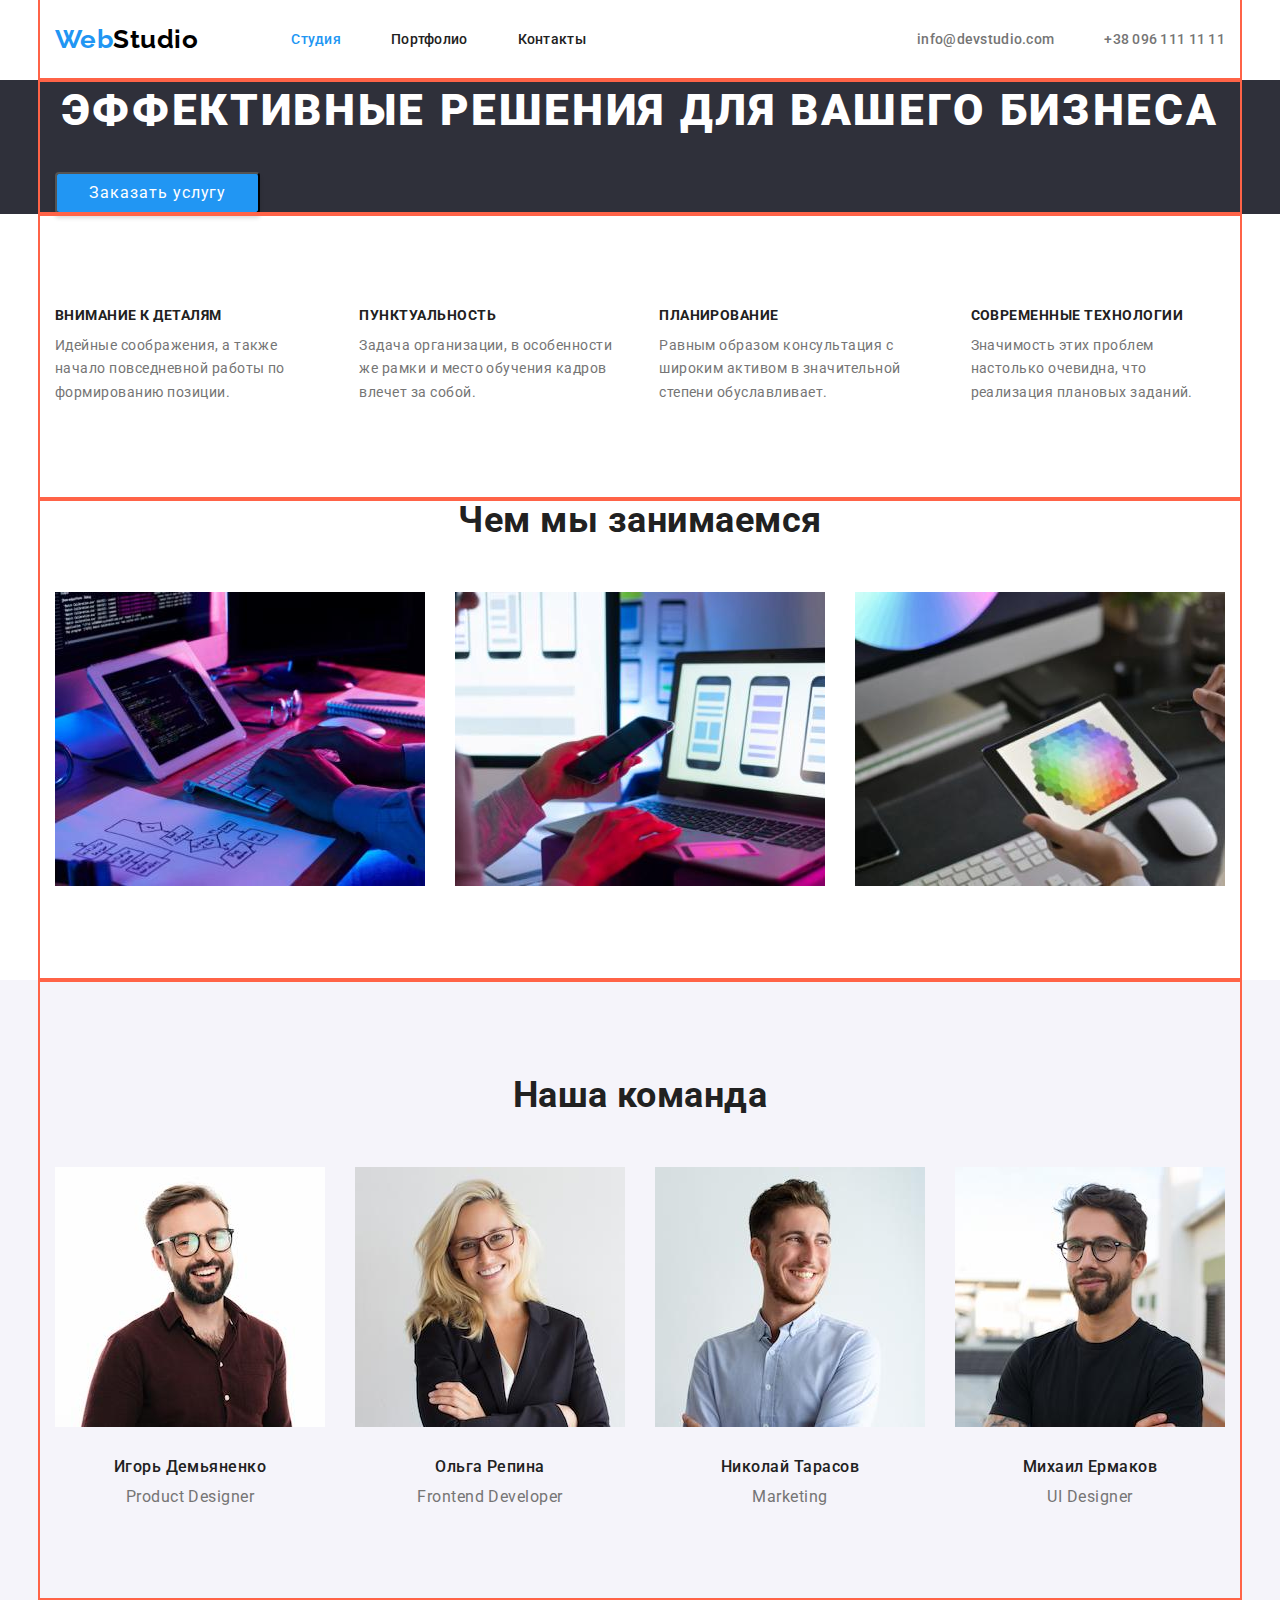
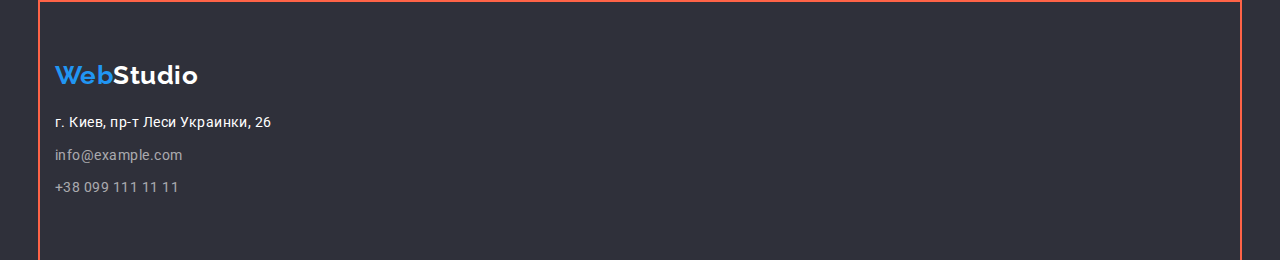
==== index.html @ 6513ada5 "hw-3-v1" ====
<!DOCTYPE html>
<html lang="en">
<head>
    <meta charset="UTF-8">
    <meta http-equiv="X-UA-Compatible" content="IE=edge">
    <meta name="viewport" content="width=device-width, initial-scale=1.0">
    <title>Студия</title>
    <link rel="preconnect" href="https://fonts.googleapis.com">
    <link rel="preconnect" href="https://fonts.gstatic.com" crossorigin>
    <link href="https://fonts.googleapis.com/css2?family=Raleway:wght@700&family=Roboto:wght@400;500;700;900&display=swap"
        rel="stylesheet">
    <link rel="stylesheet" href="https://cdnjs.cloudflare.com/ajax/libs/modern-normalize/1.1.0/modern-normalize.min.css">
    <link rel="stylesheet" href="./css/styles.css">  
    </head>

<body>
    <!-- header -->
    <header class="top-header container">
        <div>
            <nav class="site-nav">
                <a href="./index.html" class="logo"><span class="logo-forepart">Web</span>Studio</a>
                <ul class="site-nav-list list">
                    <li class="site-nav-item"><a href="./index.html" class="nav-link current">Студия</a></li>
                    <li class="site-nav-item"><a href="./portfolio.html" class="nav-link">Портфолио</a></li>
                    <li class="site-nav-item"><a href="" class="nav-link">Контакты</a></li>
                </ul>
            </nav>
        </div>
        
        <div class="container-contacts-list">
            <ul class="contacts-list list">
                <li class="contacts-item"><a href="mailto:info@devstudio.com" class="contact-mail">info@devstudio.com</a></li>
                <li class="contacts-item"><a href="tel:+380961111111" class="contact-tel">+38 096 111 11 11</a></li>
            </ul>
        </div>        
    </header>

    <!-- studio -->
    <main>
    <!-- hero -->
    <section class="hero-section">
        <div class="container">
            <h1 class="hero-title">Эффективные решения для вашего бизнеса</h1>
            <button type="button" class="hero-btn">Заказать услугу</button>
        </div>        
    </section>

    <!-- quolities -->
    <section class="quolities-section">
        <div class="container">
            <ul class="quolities-list list">
                <li class="quolities-item">
                    <h3 class="quolities-title">Внимание к деталям</h3>
                    <p class="quolities-desc">Идейные соображения, а также начало повседневной работы по формированию позиции.</p>
                </li>
                <li class="quolities-item">
                    <h3 class="quolities-title">Пунктуальность</h3>
                    <p class="quolities-desc">Задача организации, в особенности же рамки и место обучения кадров влечет за собой.
                    </p>
                </li>
                <li class="quolities-item">
                    <h3 class="quolities-title">Планирование</h3>
                    <p class="quolities-desc">Равным образом консультация с широким активом в значительной степени обуславливает.
                    </p>
                </li>
                <li class="quolities-item">
                    <h3 class="quolities-title">Современные технологии</h3>
                    <p class="quolities-desc">Значимость этих проблем настолько очевидна, что реализация плановых заданий.</p>
                </li>
            </ul>
        </div>        
    </section>

    <!-- work -->
    <section class="work-section">
        <div class="container">
            <h2 class="section-title">Чем мы занимаемся</h2>
            <ul class="work-section-list list">
                <li class="work-section-item">
                    <img src="./images/work/work-img-1.jpg" alt="Создание сайтов для ПК" width="370" height="294"
                        class="work-section-img">
                </li>
                <li class="work-section-item">
                    <img src="./images/work/work-img-2.jpg" alt="Создание сайтов для телефонов" width="370" height="294"
                        class="work-section-img">
                </li>
                <li class="work-section-item">
                    <img src="./images/work/work-img-3.jpg" alt="Создание сайтов для планшетов" width="370" height="294"
                        class="work-section-img">
                </li>
            </ul>
        </div>        
    </section>

    <!-- our team -->
    <section class="our-team-section">
        <div class="container">
            <h2 class="section-title">Наша команда</h2>
            <ul class="our-team-list list">
                <li class="our-team-item">
                    <img src="./images/our-team/our-team-img-1.jpg" alt="Игорь Демьяненко" width="270" height="260"
                        class="team-card-img">
                    <div>
                        <h3 class="team-card-title">Игорь Демьяненко</h3>
                        <p class="team-card-text">Product Designer</p>
                    </div>                    
                </li>
                <li class="our-team-item">
                    <img src="./images/our-team/our-team-img-2.jpg" alt="Ольга Репина" width="270" height="260"
                        class="team-card-img">
                    <div>
                        <h3 class="team-card-title">Ольга Репина</h3>
                        <p class="team-card-text">Frontend Developer</p>
                    </div>                    
                </li>
                <li class="our-team-item">
                    <img src="./images/our-team/our-team-img-3.jpg" alt="Николай Тарасов" width="270" height="260"
                        class="team-card-img">
                    <div>
                        <h3 class="team-card-title">Николай Тарасов</h3>
                        <p class="team-card-text">Marketing</p>
                    </div>                    
                </li>
                <li class="our-team-item">
                    <img src="./images/our-team/our-team-img-4.jpg" alt="Михаил Ермаков" width="270" height="260"
                        class="team-card-img">
                    <div>
                        <h3 class="team-card-title">Михаил Ермаков</h3>
                        <p class="team-card-text">UI Designer</p>
                    </div>                    
                </li>
            </ul>
        </div>        
    </section>
    </main>

    <!-- footer -->
    <footer class="footer">
        <div class="container">
            <a href="./index.html" class="logo"><span class="logo-forepart">Web</span>Studio</a>
            <address class="studio-address">
                <ul class="footer-contacts-list list">
                    <li class="footer-contacts-item"><a href="https://goo.gl/maps/VdQWWz9B43m97snR7" target="_blank"
                            rel="noreferrer noopener" class="footer-contact-address">г. Киев, пр-т Леси Украинки, 26</a></li>
                    <li class="footer-contacts-item"><a href="mailto:info@example.com"
                            class="footer-contact-mail">info@example.com</a></li>
                    <li class="footer-contacts-item"><a href="tel:+380991111111" class="footer-contact-tel">+38 099 111 11 11</a>
                    </li>
                </ul>
            </address>
        </div>
        
    </footer>
    
    
</body>
</html>
---- css/styles.css ----
html {
    box-sizing: border-box;
}
*,
*::before,
*::after {
    box-sizing: inherit;
}

h1,h2,h3,p {
    margin-top: 0;
    margin-bottom: 0;
}

ul,ol{
    padding-left: 0;
    margin-top: 0;
    margin-bottom: 0;
}

img {
    display: block;
}

body {   
    margin: 0; 
    font-family: Roboto, sans-serif;
    font-style: normal;
    letter-spacing: 0.03em;
    color: var(--primary-text-color);
    background-color: #ffffff;
}
:root {
    --primary-text-color: #757575;
    --title-text-color: #212121;
    --accent-text-color: #2196F3;
    --accent-bg-color: #2F303A;    
}

.list {
    list-style: none;
    margin: 0;
    padding-left: 0;
}

.container {    
    width: 1200px;
    margin-left: auto;
    margin-right: auto;
    padding-left: 15px;
    padding-right: 15px;
    outline: 2px solid tomato;
}

/* header */
/* logo */
.top-header {
    display: flex;
    align-items: center;
    padding-top: 24px;
    padding-bottom: 25px;
}

.logo {
    font-family: Raleway, sans-serif;    
    font-weight: 700;
    font-size: 26px;
    line-height: 1.2;
    text-decoration: none;

    margin-right: 93px;
}

.logo-forepart {
    color: var(--accent-text-color);
}

.top-header .logo {
    color: #000000;    
}

.footer .logo {
    color: #ffffff;
    display: inline-block;
    padding-top: 60px;
    margin-bottom: 20px;
}

/* site-nav */
.site-nav {
    display: flex;
}

.site-nav-item:not(:last-child) {
    margin-right: 50px;
}

.site-nav-list {
    display: flex;
    align-items: center;
}

.nav-link {    
    font-weight: 500;
    font-size: 14px;
    line-height: 1.1;
    letter-spacing: 0.02em;
    text-decoration: none;
    color: var(--title-text-color);
}

.nav-link:hover,
.nav-link:focus {
    color: var(--accent-text-color);
}

.nav-link.current {
    color: var(--accent-text-color);
}

/* contacts */

.container-contacts-list {
    margin-left: auto;
}

.contacts-list {
    display: flex;
}

.contact-mail {
    margin-right: 50px;
}

.contact-mail,
.contact-tel {
    font-style: inherit;
    font-weight: 500;
    font-size: 14px;
    line-height: 1.1;
    letter-spacing: 0.02em;
    text-decoration: none;
    color: inherit;
}
.contact-tel:hover,
.contact-tel:focus {
    color: var(--accent-text-color);
}

.contact-mail:hover,
.contact-mail:focus {
    color: var(--accent-text-color);
}

/* footer */
.footer {
    background-color: var(--accent-bg-color);
}

.studio-address {
    font-style: inherit;
    padding-bottom: 60px;
}

.footer-contacts-item:not(:last-child) {
    margin-bottom: 9px;
}

.footer-contact-address,
.footer-contact-mail,
.footer-contact-tel {
    font-style: inherit;
    font-size: 14px;
    line-height: 1.7;
    text-decoration: none;
    color: rgba(255, 255, 255, 0.6);
}

.footer-contact-address {
    color: #ffffff;
}

.footer-contact-mail:hover,
.footer-contact-mail:focus {
    color: #ffffff;
}

.footer-contact-tel:hover,
.footer-contact-tel:focus {
    color: #ffffff;
}

/* main studio*/
/* hero */
.hero-section {
    background-color: var(--accent-bg-color);
}

.hero-title {    
    font-weight: 900;
    font-size: 44px;
    line-height: 1.4;
    text-align: center;
    letter-spacing: 0.06em;
    text-transform: uppercase;
    color: #ffffff;

    margin-bottom: 30px; 
}

.hero-btn {
    cursor: pointer;    
    background-color: var(--accent-text-color);
    font-family: inherit;
    font-style: inherit;
    align-items: center;
    text-align: center;
    letter-spacing: 0.06em;
    color: #ffffff;

    display: inline-block;
    box-shadow: 0px 4px 4px rgba(0, 0, 0, 0.15);
    border-radius: 4px;
    padding: 10px 32px;
}

.hero-btn:hover,
.hero-btn:focus {
    background-color: #188CE8;
}

/* section title h3 */
.section-title {
    font-weight: 700;
    font-size: 36px;
    line-height: 1.2;
    text-align: center;
    color: var(--title-text-color);

    margin-bottom: 50px;
}

/* quolities */
.quolities-section {
    
}

.quolities-list{ 
    display: flex;
    padding-top: 94px;
    padding-bottom: 94px;
}

.quolities-item:not(:last-child) {
    margin-right: 30px;
}
.quolities-title {    
    font-weight: 700;
    font-size: 14px;
    line-height: 1.1;
    text-transform: uppercase;
    color: var(--title-text-color);

    margin-bottom: 10px;
}

.quolities-desc {
    font-size: 14px;
    line-height: 1.7;
}

/* work */
.work-section {
}

.work-section-list {
    display: flex;
    justify-content: space-between;
    padding-bottom: 94px;
}
.work-section .section-title {
}

/* our-team */
.our-team-section {
    background-color: #F5F4FA;
    
}

.our-team-list {
    display: flex;
    justify-content: space-between;
    padding-bottom: 94px;
}

.our-team-section .container {
}

.our-team-section .section-title {
    padding-top: 94px;
}

.team-card-img {
    margin-bottom: 30px;
}

.team-card-title {    
    font-weight: 500;
    font-size: 16px;
    line-height: 1.2;
    text-align: center;
    color: var(--title-text-color);

    margin-bottom: 10px;
}
.team-card-text {    
    font-size: 16px;
    line-height: 1.2;
    text-align: center;
    letter-spacing: 0.03em;
}

/* portfolio */
.portfolio-title {
    display: none;
    font-weight: 700;
    font-size: 36px;
    line-height: 1.2;
    color: var(--title-text-color);
}

.portfolio-filters-list {
}

.portfolio-filter-btn {
    cursor: pointer;
    font-family: inherit;
    font-weight: 500;
    font-size: 16px;
    line-height: 1.6;    
    text-align: center;
    background: #F5F4FA;
    color: var(--title-text-color)
}

.portfolio-filter-btn:hover,
.portfolio-filter-btn:focus {
    background-color: var(--accent-text-color);
    color: #ffffff;
}

.portfolio-prj-list {
}

.portfolio-prj-link {
    text-decoration: none;
    color: inherit;
}

.portfolio-prj-card {
    margin-bottom: 20px;
}

.portfolio-prj-card-title {    
    font-weight: 700;
    font-size: 18px;
    line-height: 2;
    letter-spacing: 0.06em;
    color: var(--title-text-color);

}

.portfolio-prj-card-text {
    font-size: 16px;
    line-height: 1.9;
    margin-top: 0;
    margin-bottom: 0;
}
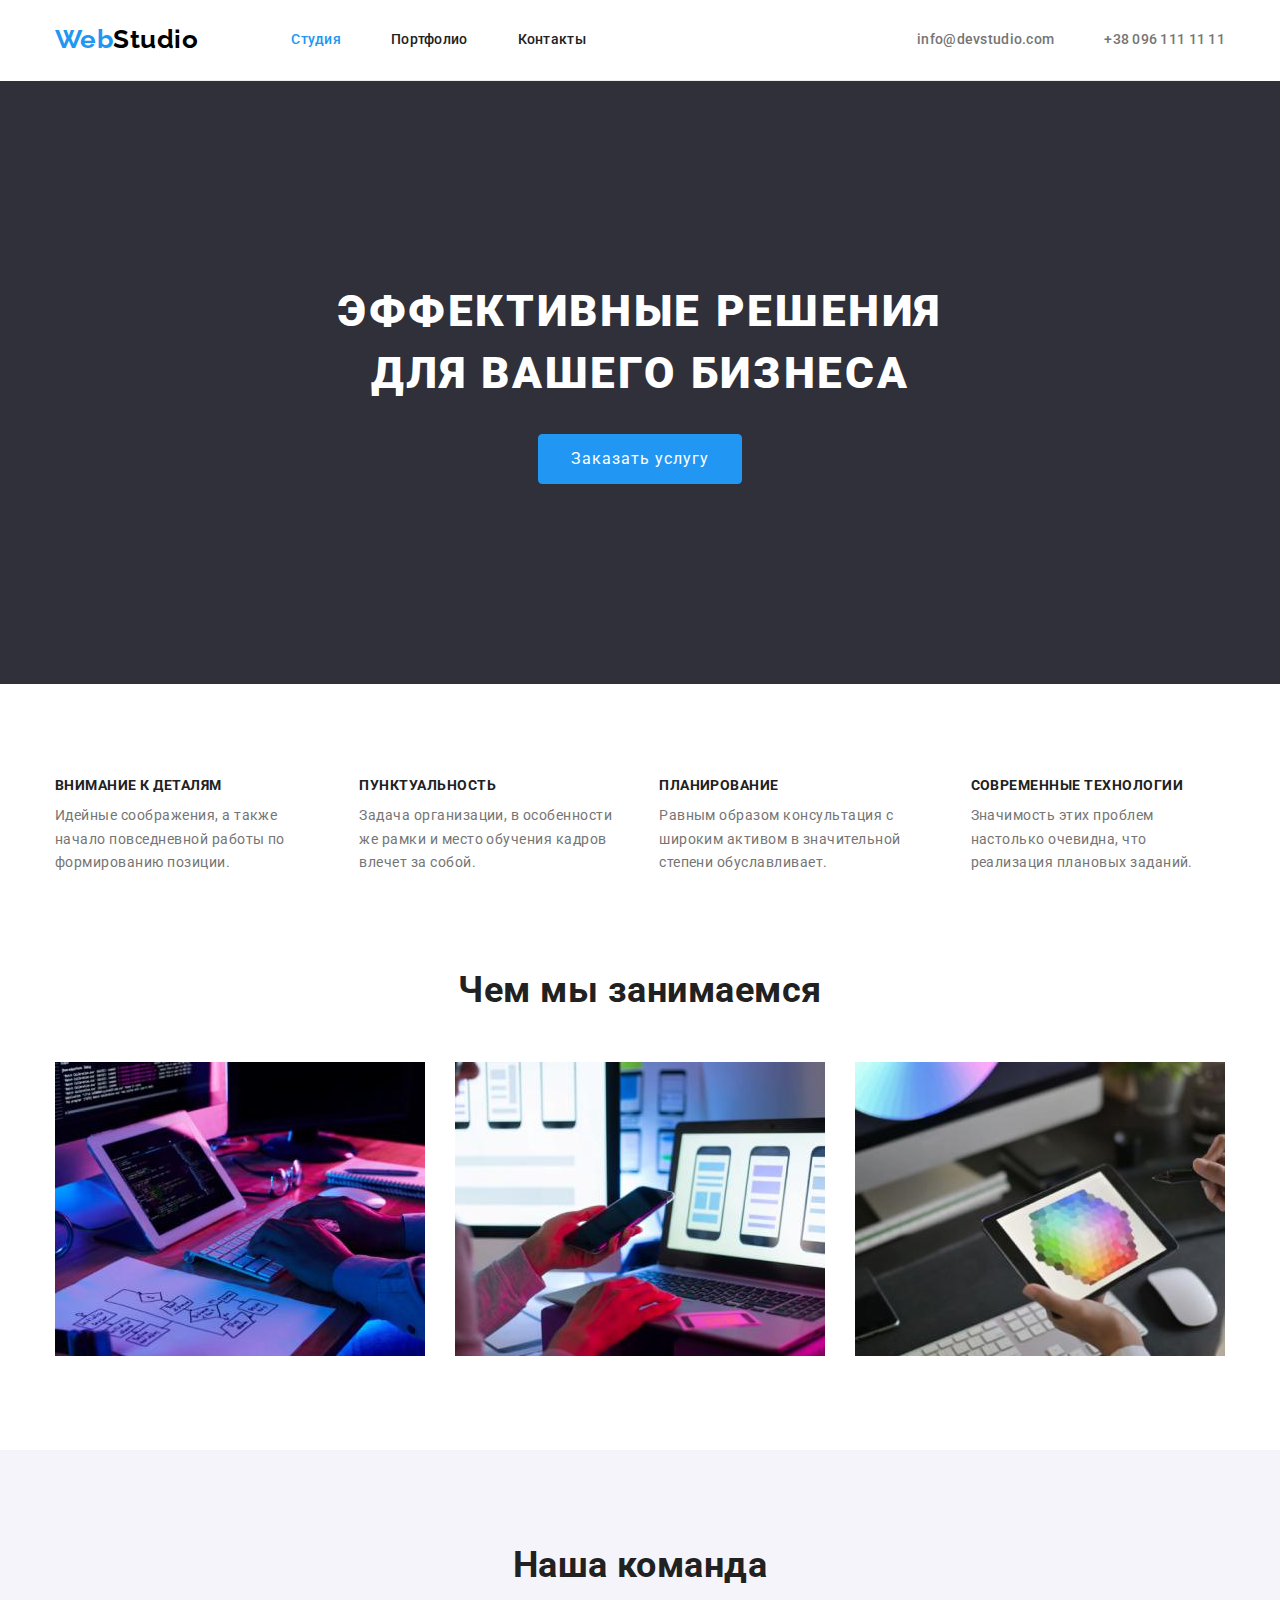
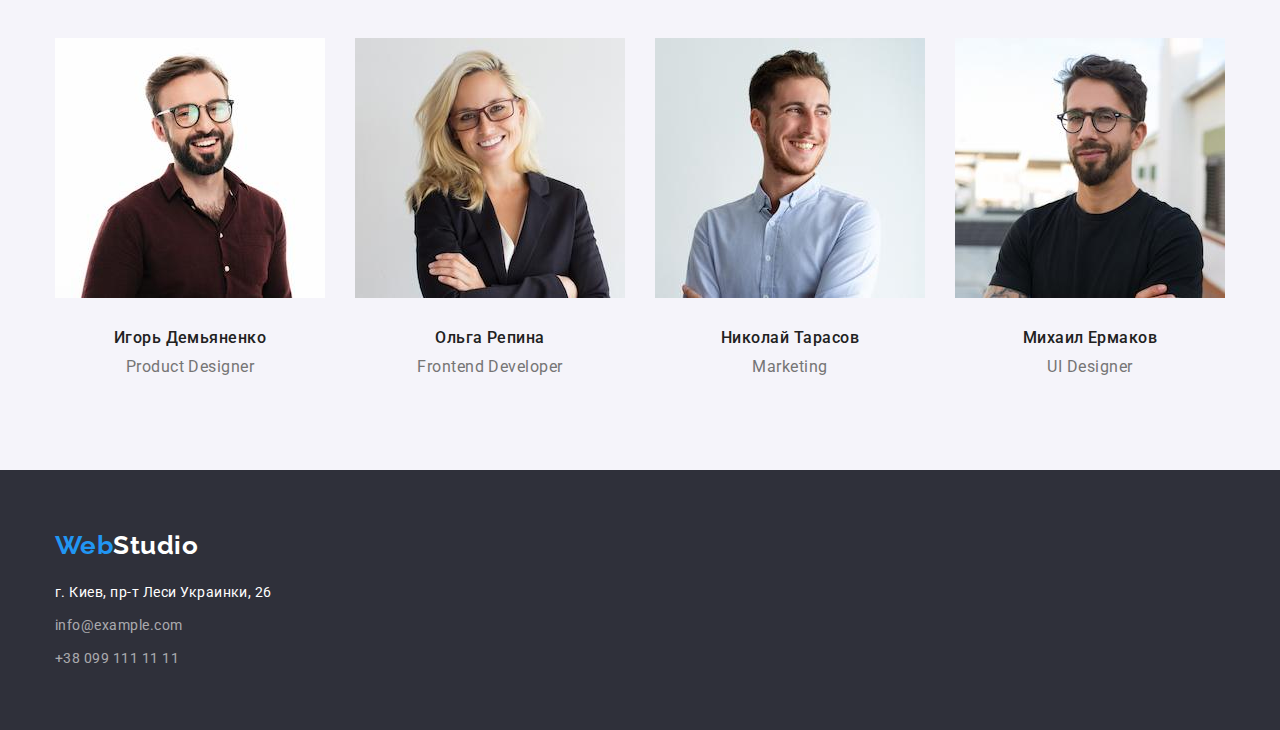
==== commit efef8bd4: "hw-3-v2" ====
--- a/index.html
+++ b/index.html
@@ -40,9 +40,9 @@
     <!-- hero -->
     <section class="hero-section">
         <div class="container">
-            <h1 class="hero-title">Эффективные решения для вашего бизнеса</h1>
+            <h1 class="hero-title">Эффективные решения для вашего бизнеса</h1>            
             <button type="button" class="hero-btn">Заказать услугу</button>
-        </div>        
+        </div>              
     </section>
 
     <!-- quolities -->
--- a/css/styles.css
+++ b/css/styles.css
@@ -1,6 +1,7 @@
 html {
     box-sizing: border-box;
 }
+
 *,
 *::before,
 *::after {
@@ -49,7 +50,7 @@
     margin-right: auto;
     padding-left: 15px;
     padding-right: 15px;
-    outline: 2px solid tomato;
+    /* outline: 1.1px solid tomato; */
 }
 
 /* header */
@@ -59,6 +60,7 @@
     align-items: center;
     padding-top: 24px;
     padding-bottom: 25px;
+    border-bottom: 1px solid #ECECEC;
 }
 
 .logo {
@@ -194,6 +196,11 @@
 /* hero */
 .hero-section {
     background-color: var(--accent-bg-color);
+    justify-content: center;
+    padding-bottom: 200px;
+    padding-top: 200px;
+}
+.hero-section .container {
 }
 
 .hero-title {    
@@ -205,7 +212,10 @@
     text-transform: uppercase;
     color: #ffffff;
 
-    margin-bottom: 30px; 
+    max-width: 696px;
+    margin-left: auto;
+    margin-right: auto;
+    margin-bottom: 30px;        
 }
 
 .hero-btn {
@@ -218,10 +228,15 @@
     letter-spacing: 0.06em;
     color: #ffffff;
 
-    display: inline-block;
-    box-shadow: 0px 4px 4px rgba(0, 0, 0, 0.15);
+    display: block;
+    border: 1px solid var(--accent-text-color);
+    box-shadow: 0px 4px 4px rgba(0 0 0 0.15);
     border-radius: 4px;
     padding: 10px 32px;
+    margin-left: auto;
+    margin-right: auto;
+    min-width: 200px;
+    min-height: 50px;
 }
 
 .hero-btn:hover,
@@ -283,8 +298,7 @@
 
 /* our-team */
 .our-team-section {
-    background-color: #F5F4FA;
-    
+    background-color: #F5F4FA;    
 }
 
 .our-team-list {
@@ -313,6 +327,7 @@
 
     margin-bottom: 10px;
 }
+
 .team-card-text {    
     font-size: 16px;
     line-height: 1.2;
@@ -330,6 +345,14 @@
 }
 
 .portfolio-filters-list {
+    display: flex;
+    justify-content: center;
+    padding-top: 94px;
+    padding-bottom: 50px;
+}
+
+.portfolio-filter-item:not(:last-child) {
+    margin-right: 30px;
 }
 
 .portfolio-filter-btn {
@@ -340,7 +363,12 @@
     line-height: 1.6;    
     text-align: center;
     background: #F5F4FA;
-    color: var(--title-text-color)
+    color: var(--title-text-color);
+
+    border: 1px solid transparent;
+    border-radius: 4px;
+
+    padding: 6px 22px;
 }
 
 .portfolio-filter-btn:hover,
@@ -350,6 +378,16 @@
 }
 
 .portfolio-prj-list {
+    display: flex;
+    flex-wrap: wrap;
+    margin: -15px;
+    margin-right: -15px;
+
+    padding-bottom: 94px;
+}
+
+.portfolio-prj-item {
+    margin: 15px;
 }
 
 .portfolio-prj-link {
@@ -358,7 +396,6 @@
 }
 
 .portfolio-prj-card {
-    margin-bottom: 20px;
 }
 
 .portfolio-prj-card-title {    
@@ -368,6 +405,7 @@
     letter-spacing: 0.06em;
     color: var(--title-text-color);
 
+    margin-bottom: 4px;
 }
 
 .portfolio-prj-card-text {
@@ -377,5 +415,16 @@
     margin-bottom: 0;
 }
 
-
-
+.portfolio-prj-card-container {
+    border-left: 1px solid #EEEEEE;
+    border-right: 1px solid #EEEEEE;
+    border-bottom: 1px solid #EEEEEE;
+
+    padding-left: 24px;
+    padding-right: 24px;
+    padding-bottom: 20px;
+    padding-top: 30px;
+}
+
+
+
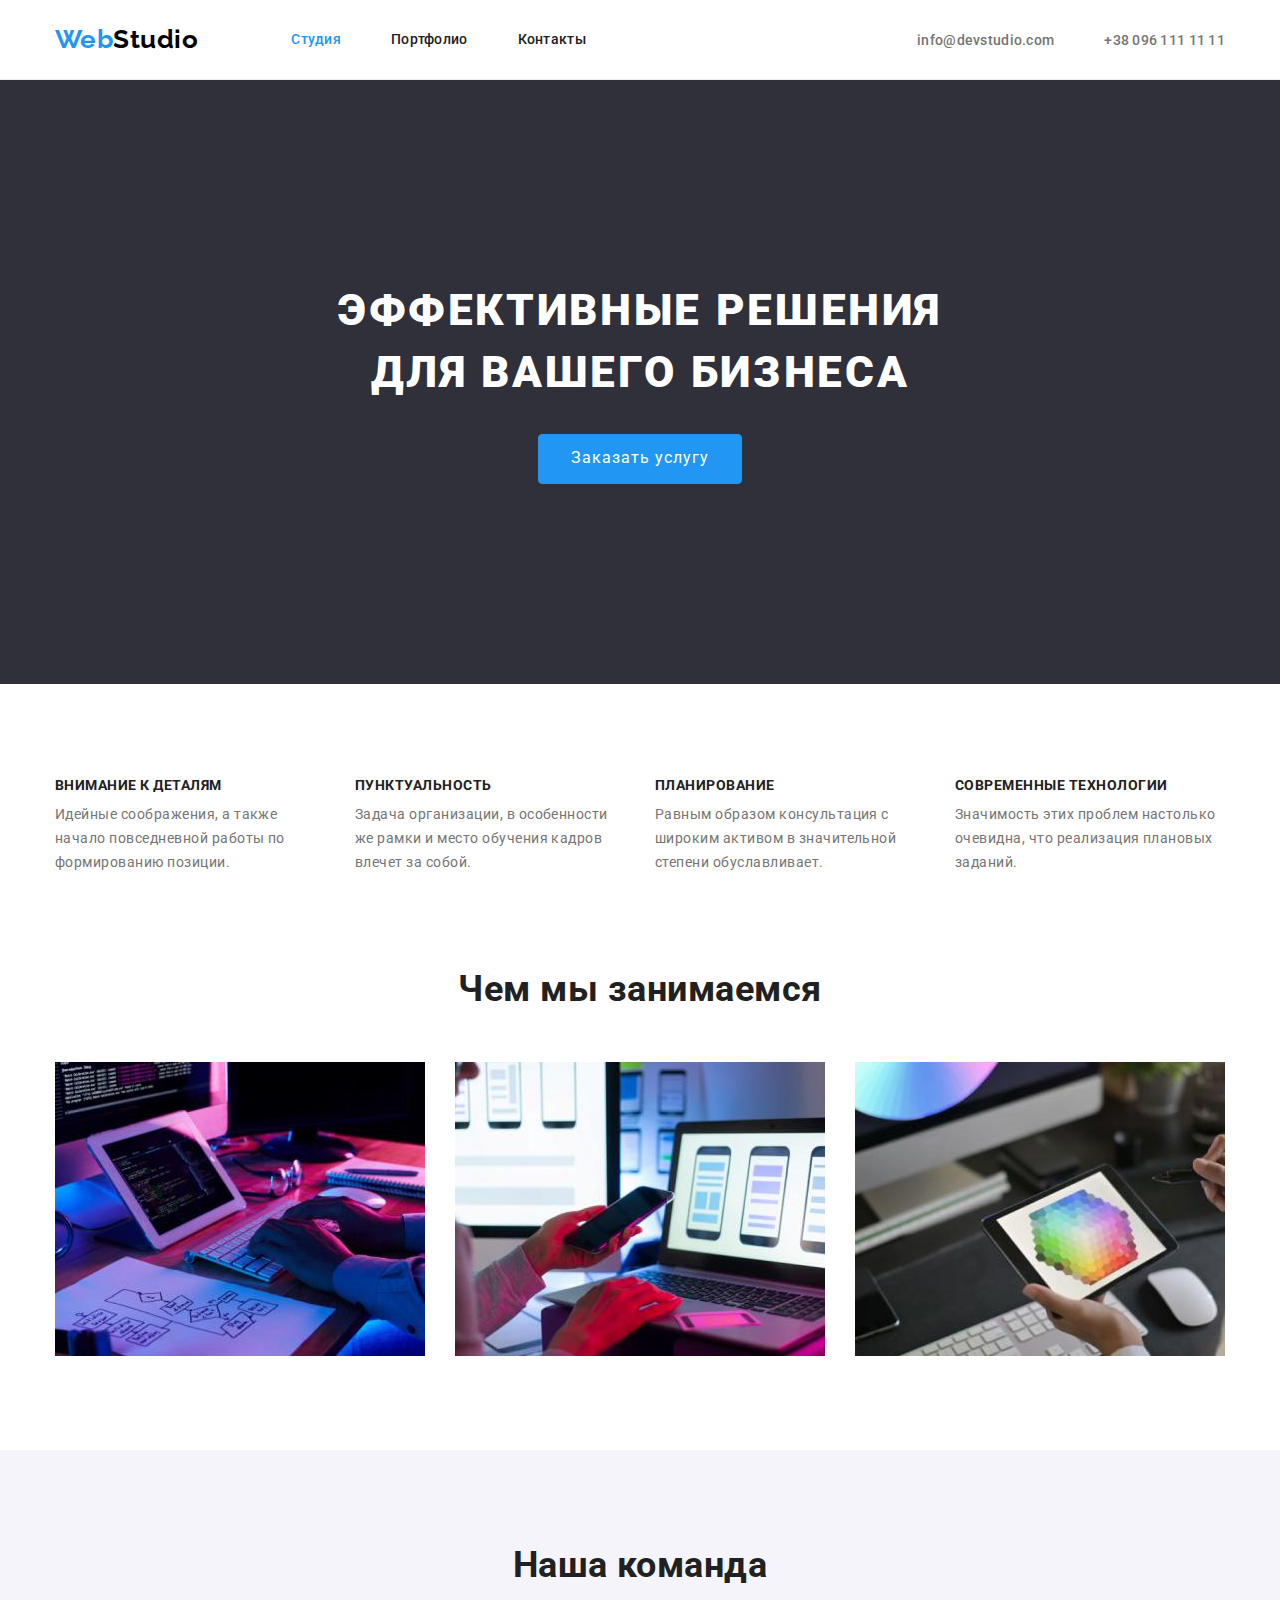
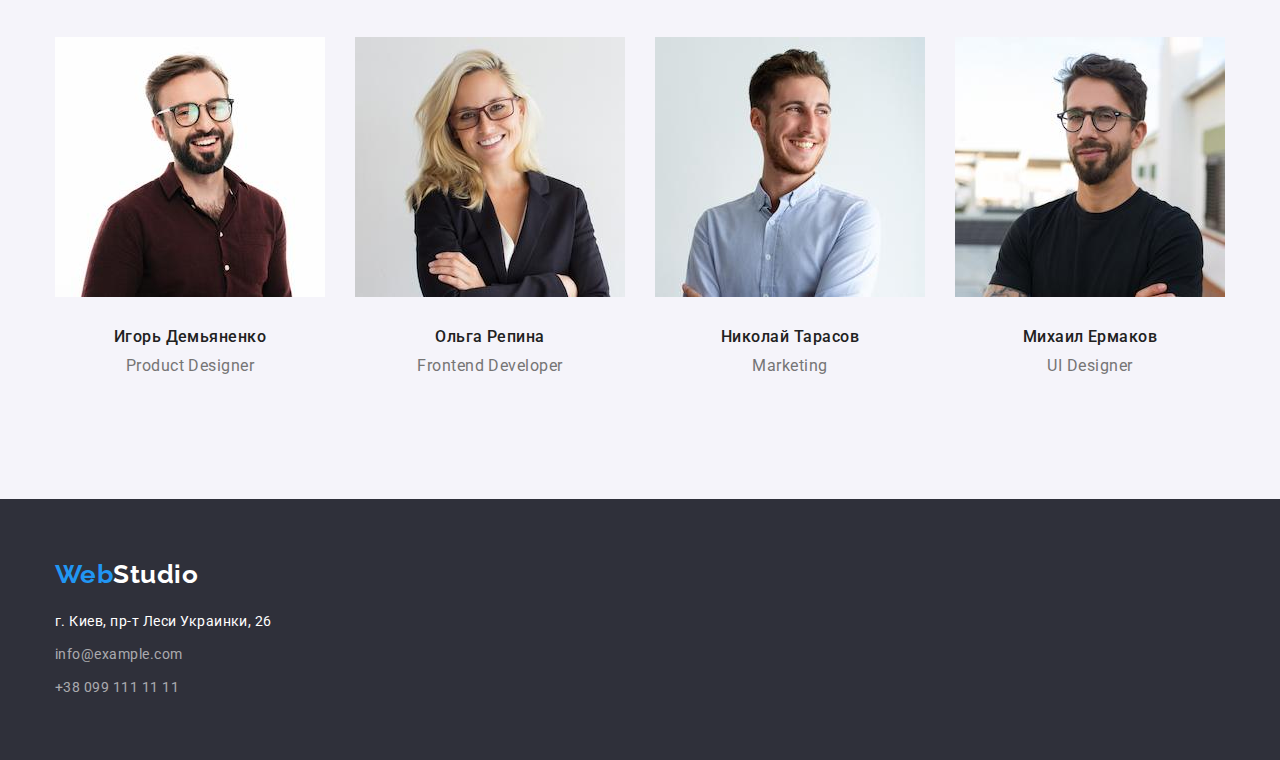
==== commit b91d705f: "hw-3-v3" ====
--- a/index.html
+++ b/index.html
@@ -15,8 +15,8 @@
 
 <body>
     <!-- header -->
-    <header class="top-header container">
-        <div>
+    <header class="top-header">
+        <div class="container"> 
             <nav class="site-nav">
                 <a href="./index.html" class="logo"><span class="logo-forepart">Web</span>Studio</a>
                 <ul class="site-nav-list list">
@@ -25,9 +25,6 @@
                     <li class="site-nav-item"><a href="" class="nav-link">Контакты</a></li>
                 </ul>
             </nav>
-        </div>
-        
-        <div class="container-contacts-list">
             <ul class="contacts-list list">
                 <li class="contacts-item"><a href="mailto:info@devstudio.com" class="contact-mail">info@devstudio.com</a></li>
                 <li class="contacts-item"><a href="tel:+380961111111" class="contact-tel">+38 096 111 11 11</a></li>
@@ -100,7 +97,7 @@
                 <li class="our-team-item">
                     <img src="./images/our-team/our-team-img-1.jpg" alt="Игорь Демьяненко" width="270" height="260"
                         class="team-card-img">
-                    <div>
+                    <div class="container-team-card-desc">
                         <h3 class="team-card-title">Игорь Демьяненко</h3>
                         <p class="team-card-text">Product Designer</p>
                     </div>                    
@@ -108,7 +105,7 @@
                 <li class="our-team-item">
                     <img src="./images/our-team/our-team-img-2.jpg" alt="Ольга Репина" width="270" height="260"
                         class="team-card-img">
-                    <div>
+                    <div class="container-team-card-desc">
                         <h3 class="team-card-title">Ольга Репина</h3>
                         <p class="team-card-text">Frontend Developer</p>
                     </div>                    
@@ -116,7 +113,7 @@
                 <li class="our-team-item">
                     <img src="./images/our-team/our-team-img-3.jpg" alt="Николай Тарасов" width="270" height="260"
                         class="team-card-img">
-                    <div>
+                    <div class="container-team-card-desc">
                         <h3 class="team-card-title">Николай Тарасов</h3>
                         <p class="team-card-text">Marketing</p>
                     </div>                    
@@ -124,7 +121,7 @@
                 <li class="our-team-item">
                     <img src="./images/our-team/our-team-img-4.jpg" alt="Михаил Ермаков" width="270" height="260"
                         class="team-card-img">
-                    <div>
+                    <div class="container-team-card-desc">
                         <h3 class="team-card-title">Михаил Ермаков</h3>
                         <p class="team-card-text">UI Designer</p>
                     </div>                    
@@ -148,8 +145,7 @@
                     </li>
                 </ul>
             </address>
-        </div>
-        
+        </div>        
     </footer>
     
     
--- a/css/styles.css
+++ b/css/styles.css
@@ -55,12 +55,13 @@
 
 /* header */
 /* logo */
-.top-header {
+.top-header {    
+    border-bottom: 1px solid #ECECEC;
+}
+
+.top-header .container {
     display: flex;
     align-items: center;
-    padding-top: 24px;
-    padding-bottom: 25px;
-    border-bottom: 1px solid #ECECEC;
 }
 
 .logo {
@@ -84,17 +85,18 @@
 .footer .logo {
     color: #ffffff;
     display: inline-block;
-    padding-top: 60px;
     margin-bottom: 20px;
 }
 
 /* site-nav */
 .site-nav {
     display: flex;
+    align-items: center;
 }
 
 .site-nav-item:not(:last-child) {
     margin-right: 50px;
+    
 }
 
 .site-nav-list {
@@ -109,6 +111,10 @@
     letter-spacing: 0.02em;
     text-decoration: none;
     color: var(--title-text-color);
+
+    display: block;
+    padding-top: 32px;
+    padding-bottom: 32px;
 }
 
 .nav-link:hover,
@@ -122,15 +128,12 @@
 
 /* contacts */
 
-.container-contacts-list {
+.contacts-list {
+    display: flex;
     margin-left: auto;
 }
 
-.contacts-list {
-    display: flex;
-}
-
-.contact-mail {
+.contacts-item:not(:last-child) {
     margin-right: 50px;
 }
 
@@ -159,9 +162,13 @@
     background-color: var(--accent-bg-color);
 }
 
+.footer .container {
+    padding-top: 60px;
+    padding-bottom: 60px;
+}
+
 .studio-address {
     font-style: inherit;
-    padding-bottom: 60px;
 }
 
 .footer-contacts-item:not(:last-child) {
@@ -199,8 +206,6 @@
     justify-content: center;
     padding-bottom: 200px;
     padding-top: 200px;
-}
-.hero-section .container {
 }
 
 .hero-title {    
@@ -257,13 +262,16 @@
 
 /* quolities */
 .quolities-section {
-    
-}
-
-.quolities-list{ 
-    display: flex;
     padding-top: 94px;
     padding-bottom: 94px;
+}
+
+.quolities-list{ 
+    display: flex;    
+}
+
+.quolities-item {
+    min-width: 270px;
 }
 
 .quolities-item:not(:last-child) {
@@ -286,36 +294,43 @@
 
 /* work */
 .work-section {
+    padding-bottom: 94px;
 }
 
 .work-section-list {
     display: flex;
-    justify-content: space-between;
-    padding-bottom: 94px;
+    justify-content: space-between;    
 }
 .work-section .section-title {
 }
 
 /* our-team */
 .our-team-section {
-    background-color: #F5F4FA;    
+    background-color: #F5F4FA;  
+    padding-top: 94px;
+    padding-bottom: 94px;
 }
 
 .our-team-list {
     display: flex;
-    justify-content: space-between;
-    padding-bottom: 94px;
+    justify-content: space-between;    
 }
 
 .our-team-section .container {
 }
 
 .our-team-section .section-title {
-    padding-top: 94px;
+    
 }
 
 .team-card-img {
-    margin-bottom: 30px;
+}
+
+.container-team-card-desc {
+    padding-left: 10px;
+    padding-right: 10px;
+    padding-top: 30px;
+    padding-bottom: 30px;
 }
 
 .team-card-title {    
@@ -336,6 +351,15 @@
 }
 
 /* portfolio */
+.portfolio-section {
+    padding-top: 94px;
+    padding-bottom: 94px;
+}
+
+.portfolio-filters.container {
+    margin-bottom: 50px;
+}
+
 .portfolio-title {
     display: none;
     font-weight: 700;
@@ -346,9 +370,7 @@
 
 .portfolio-filters-list {
     display: flex;
-    justify-content: center;
-    padding-top: 94px;
-    padding-bottom: 50px;
+    justify-content: center;    
 }
 
 .portfolio-filter-item:not(:last-child) {
@@ -382,8 +404,6 @@
     flex-wrap: wrap;
     margin: -15px;
     margin-right: -15px;
-
-    padding-bottom: 94px;
 }
 
 .portfolio-prj-item {
